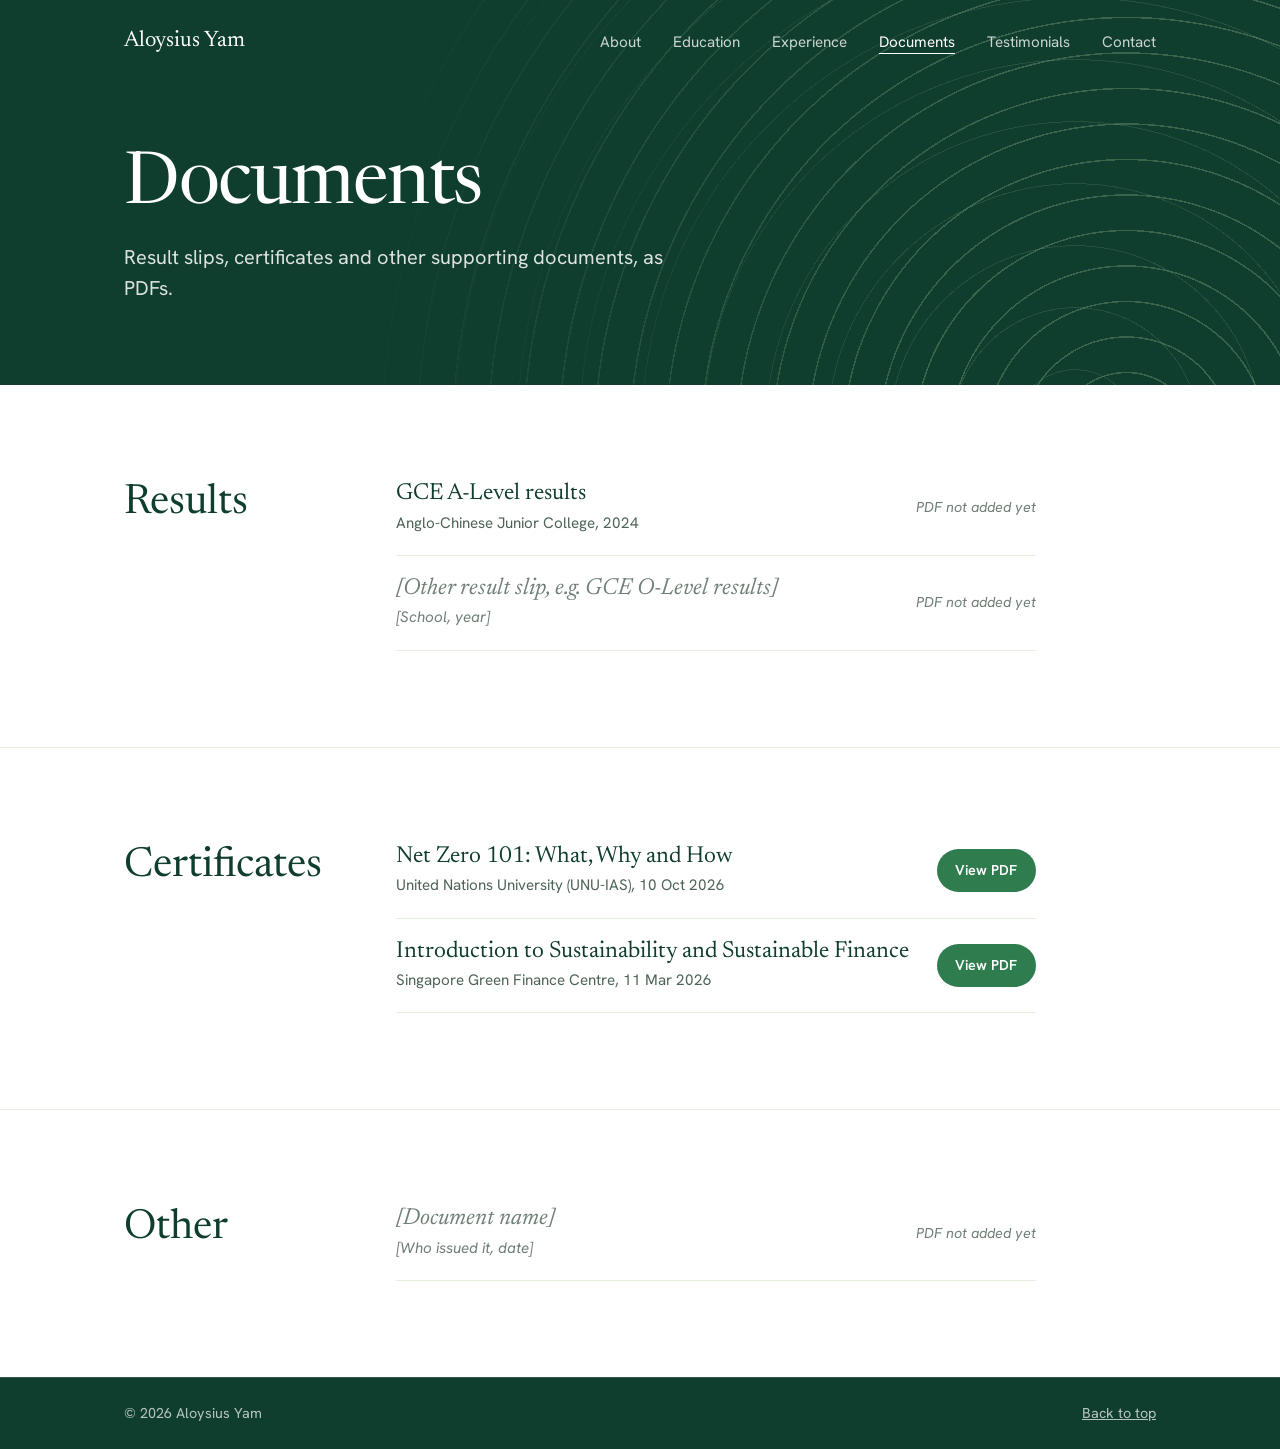
==== documents.html @ daba6cef "Add Documents and Testimonials pages with certificate PDFs Co-Authored-By: Claude Opus 5.5 <noreply@" ====
<!DOCTYPE html>
<html lang="en">
<head>
  <meta charset="UTF-8">
  <meta name="viewport" content="width=device-width, initial-scale=1.0">
  <title>Documents | Aloysius Yam</title>
  <meta name="description" content="Result slips, certificates and other documents from Aloysius Yam.">
  <link rel="preconnect" href="https://fonts.googleapis.com">
  <link rel="preconnect" href="https://fonts.gstatic.com" crossorigin>
  <link href="https://fonts.googleapis.com/css2?family=Hanken+Grotesk:wght@400;500;600&family=Newsreader:ital,opsz,wght@0,6..72,400;0,6..72,500;1,6..72,400&display=swap" rel="stylesheet">
  <link rel="stylesheet" href="style.css">
</head>
<body>

  <!-- HEADER: smaller version of the home page's green block -->
  <header class="hero hero-small" id="top">
    <nav class="nav wrap" aria-label="Main">
      <a href="index.html" class="logo">Aloysius Yam</a>
      <div class="nav-links">
        <a href="index.html#about">About</a>
        <a href="index.html#education">Education</a>
        <a href="index.html#experience">Experience</a>
        <a href="documents.html" aria-current="page">Documents</a>
        <a href="testimonials.html">Testimonials</a>
        <a href="index.html#contact">Contact</a>
      </div>
    </nav>

    <div class="hero-body wrap">
      <h1>Documents</h1>
      <p class="lead">Result slips, certificates and other supporting documents, as PDFs.</p>
    </div>
  </header>

  <main>
    <!--
      HOW TO ADD A PDF
      1. Put the PDF in the "docs" folder. Use a short name with no spaces,
         e.g. docs/a-level-results.pdf
      2. Find the matching entry below. Replace the grey
         <span class="doc-missing">PDF not added yet</span>
         with:
         <a href="docs/a-level-results.pdf" class="btn btn-green btn-small" target="_blank" rel="noopener">View PDF</a>
      3. To add a new entry, copy a whole <li> ... </li> block and change the text.

      BEFORE UPLOADING: result slips and school documents often show your
      NRIC number. Black it out first, because everything here is public.
    -->

    <!-- RESULT SLIPS -->
    <section id="results" class="section">
      <div class="wrap split">
        <h2>Results</h2>
        <ul class="section-body doc-list">
          <li>
            <div>
              <h3>GCE A-Level results</h3>
              <p>Anglo-Chinese Junior College, 2024</p>
            </div>
            <span class="doc-missing">PDF not added yet</span>
          </li>
          <li>
            <div>
              <h3 class="placeholder">[Other result slip, e.g. GCE O-Level results]</h3>
              <p class="placeholder">[School, year]</p>
            </div>
            <span class="doc-missing">PDF not added yet</span>
          </li>
        </ul>
      </div>
    </section>

    <!-- CERTIFICATES -->
    <section id="certificates" class="section">
      <div class="wrap split">
        <h2>Certificates</h2>
        <ul class="section-body doc-list">
          <li>
            <div>
              <h3>Net Zero 101: What, Why and How</h3>
              <p>United Nations University (UNU-IAS), 10 Oct 2026</p>
            </div>
            <a href="docs/net-zero-101-certificate.pdf" class="btn btn-green btn-small" target="_blank" rel="noopener">View PDF</a>
          </li>
          <li>
            <div>
              <h3>Introduction to Sustainability and Sustainable Finance</h3>
              <p>Singapore Green Finance Centre, 11 Mar 2026</p>
            </div>
            <a href="docs/sustainable-finance-certificate.pdf" class="btn btn-green btn-small" target="_blank" rel="noopener">View PDF</a>
          </li>
        </ul>
      </div>
    </section>

    <!-- OTHER DOCUMENTS -->
    <section id="other" class="section">
      <div class="wrap split">
        <h2>Other</h2>
        <ul class="section-body doc-list">
          <li>
            <div>
              <h3 class="placeholder">[Document name]</h3>
              <p class="placeholder">[Who issued it, date]</p>
            </div>
            <span class="doc-missing">PDF not added yet</span>
          </li>
        </ul>
      </div>
    </section>
  </main>

  <footer class="footer">
    <div class="wrap">
      <p>&copy; 2026 Aloysius Yam</p>
      <a href="#top">Back to top</a>
    </div>
  </footer>

</body>
</html>
---- style.css ----
/* =========================================================
   Growth rings: a green-and-white theme based on tree rings
   Change the colours here to restyle the whole site.
   ========================================================= */
:root {
  --canopy: #0f3d2e;   /* deep green: hero, contact, footer */
  --fern: #2f7d4f;     /* mid green: links, dots, accents */
  --lichen: #a8c99a;   /* pale green: ring lines on dark green */
  --moss: #e4efe1;     /* light tint: dividers, timeline line */
  --paper: #ffffff;    /* white background */
  --ink: #15241c;      /* main text */
  --muted: #4d6355;    /* secondary text */

  --serif: "Newsreader", Georgia, "Times New Roman", serif;
  --sans: "Hanken Grotesk", -apple-system, BlinkMacSystemFont, "Segoe UI", Arial, sans-serif;

  --wrap: 1080px;
}

*,
*::before,
*::after {
  box-sizing: border-box;
  margin: 0;
  padding: 0;
}

html {
  scroll-behavior: smooth;
}

body {
  font-family: var(--sans);
  font-size: 1.0625rem;
  line-height: 1.6;
  color: var(--ink);
  background: var(--paper);
  -webkit-font-smoothing: antialiased;
}

a {
  color: var(--fern);
}

/* Keyboard focus outline */
a:focus-visible {
  outline: 3px solid var(--lichen);
  outline-offset: 3px;
  border-radius: 4px;
}

.wrap {
  max-width: var(--wrap);
  margin: 0 auto;
  padding: 0 1.5rem;
}

h1,
h2,
h3 {
  font-family: var(--serif);
  font-weight: 400;
  line-height: 1.1;
}

/* ---------- Hero ---------- */
.hero {
  position: relative;
  overflow: hidden;
  color: var(--paper);
  background-color: var(--canopy);
  /* Two overlapping sets of rings, slightly off-centre, so the lines
     look like tree rings rather than a perfect target */
  background-image:
    repeating-radial-gradient(circle at 88% 115%,
      transparent 0 34px, rgba(168, 201, 154, 0.28) 34px 35.5px),
    repeating-radial-gradient(circle at 84% 112%,
      transparent 0 61px, rgba(168, 201, 154, 0.14) 61px 62px);
}

/* Fade the rings out toward the text side so the headline stays clear */
.hero::before {
  content: "";
  position: absolute;
  inset: 0;
  background: linear-gradient(100deg, var(--canopy) 30%, rgba(15, 61, 46, 0) 75%);
  pointer-events: none;
}

.hero > * {
  position: relative;
}

.nav {
  display: flex;
  justify-content: space-between;
  align-items: center;
  padding-top: 1.5rem;
  padding-bottom: 1.5rem;
}

.logo {
  font-family: var(--serif);
  font-size: 1.4rem;
  color: var(--paper);
  text-decoration: none;
}

.nav-links a {
  margin-left: 1.75rem;
  color: rgba(255, 255, 255, 0.78);
  text-decoration: none;
  font-size: 0.95rem;
}

.nav-links a:hover {
  color: var(--paper);
}

.hero-body {
  display: grid;
  grid-template-columns: 1fr 18rem;
  gap: 3rem;
  align-items: center;
  padding-top: clamp(4rem, 10vh, 7rem);
  padding-bottom: clamp(5rem, 14vh, 9rem);
}

.hero h1 {
  font-size: clamp(3rem, 8vw, 6rem);
  letter-spacing: -0.02em;
  max-width: 11ch;
  margin-bottom: 1.75rem;
}

/* Photo frame on the right of the hero */
.hero-photo img,
.photo-placeholder {
  display: block;
  width: 100%;
  aspect-ratio: 4 / 5;
  object-fit: cover;
  border-radius: 12px;
  border: 1.5px solid rgba(168, 201, 154, 0.6);
}

/* Show the upper part of the photo, where the face is */
.hero-photo img {
  object-position: center 20%;
}

.photo-placeholder {
  display: flex;
  align-items: center;
  justify-content: center;
  text-align: center;
  font-style: italic;
  color: rgba(255, 255, 255, 0.7);
  background: rgba(255, 255, 255, 0.08);
}

.lead {
  max-width: 34rem;
  font-size: 1.25rem;
  line-height: 1.55;
  color: rgba(255, 255, 255, 0.86);
  margin-bottom: 2.5rem;
}

/* The one animation: the hero text rises in once on page load */
.hero-body > * {
  animation: rise 0.9s cubic-bezier(0.2, 0.7, 0.2, 1) both;
}

.hero-body > :nth-child(2) {
  animation-delay: 0.12s;
}

.hero-body > :nth-child(3) {
  animation-delay: 0.24s;
}

@keyframes rise {
  from {
    opacity: 0;
    transform: translateY(18px);
  }
}

/* ---------- Buttons ---------- */
.btn {
  display: inline-block;
  padding: 0.8rem 1.6rem;
  font-weight: 600;
  font-size: 1rem;
  text-decoration: none;
  border-radius: 999px;
  border: 1.5px solid transparent;
  transition: background-color 0.2s, color 0.2s;
}

.btn-light {
  color: var(--canopy);
  background: var(--paper);
}

.btn-light:hover {
  background: var(--moss);
}

.btn-ghost {
  color: var(--paper);
  border-color: rgba(255, 255, 255, 0.5);
}

.btn-ghost:hover {
  background: rgba(255, 255, 255, 0.1);
}

/* ---------- Sections (About, Interests, Experience) ---------- */
.section {
  padding: 6rem 0;
}

.section + .section {
  border-top: 1px solid var(--moss);
}

/* Heading on the left, content on the right */
.split {
  display: grid;
  grid-template-columns: 14rem 1fr;
  gap: 3rem;
}

.split > h2 {
  font-size: 2.6rem;
  color: var(--canopy);
  align-self: start;
  position: sticky;
  top: 2rem;
}

.section-body {
  max-width: 40rem;
}

.section-body > p + p {
  margin-top: 1.1rem;
}

.section-body p {
  color: var(--muted);
}

.section-body .intro {
  font-family: var(--serif);
  font-size: 1.55rem;
  line-height: 1.45;
  color: var(--ink);
  margin-bottom: 0.4rem;
}

/* About: quick facts */
.facts {
  display: grid;
  grid-template-columns: repeat(3, 1fr);
  gap: 1.5rem;
  margin-top: 2.75rem;
  padding-top: 1.75rem;
  border-top: 1px solid var(--moss);
}

.facts dt {
  font-size: 0.9rem;
  color: var(--muted);
}

.facts dd {
  font-weight: 600;
  line-height: 1.35;
}

/* Interests: term on top, description below */
.interests {
  display: grid;
  grid-template-columns: 1fr 1fr;
  gap: 2.5rem 3rem;
}

.interests dt {
  font-family: var(--serif);
  font-size: 1.6rem;
  line-height: 1.2;
  color: var(--canopy);
  margin-bottom: 0.5rem;
}

.interests dd {
  color: var(--muted);
}

/* Experience: vertical line with ring-shaped dots */
.timeline {
  list-style: none;
  border-left: 2px solid var(--moss);
  padding-left: 2.25rem;
}

.job {
  position: relative;
}

.job + .job {
  margin-top: 3.25rem;
}

.job::before {
  content: "";
  position: absolute;
  left: calc(-2.25rem - 9px);
  top: 0.2rem;
  width: 12px;
  height: 12px;
  border-radius: 50%;
  background: var(--paper);
  border: 2px solid var(--fern);
  box-shadow: 0 0 0 4px var(--paper), 0 0 0 5.5px var(--lichen);
}

.job h3 {
  font-size: 1.65rem;
  color: var(--canopy);
  margin: 0.3rem 0 0.35rem;
}

.job .org {
  font-weight: 500;
  color: var(--fern);
  margin-bottom: 0.9rem;
}

.job ul {
  padding-left: 1.1rem;
  color: var(--muted);
}

.job ul li + li {
  margin-top: 0.3rem;
}

/* Placeholder text: grey italics so it's easy to find and replace.
   Remove class="placeholder" once you've filled something in. */
.placeholder,
.section-body .placeholder {
  font-style: italic;
  color: #6f7f75;
}

.date {
  font-size: 0.92rem;
}

/* ---------- Testimonials ---------- */
.quotes blockquote + blockquote {
  margin-top: 2.5rem;
}

.quotes blockquote p {
  font-family: var(--serif);
  font-size: 1.4rem;
  line-height: 1.45;
  padding-left: 1.25rem;
  border-left: 3px solid var(--lichen);
}

.quotes blockquote footer {
  margin: 0.75rem 0 0 1.25rem;
  font-size: 0.95rem;
}

/* ---------- Contact ---------- */
.contact {
  padding: 7rem 0;
  color: var(--paper);
  background-color: var(--canopy);
  /* Rings echo the hero, this time from the top-left corner */
  background-image:
    repeating-radial-gradient(circle at -5% -20%,
      transparent 0 34px, rgba(168, 201, 154, 0.16) 34px 35.5px);
}

.contact h2 {
  font-size: clamp(2.8rem, 7vw, 5rem);
  margin-bottom: 1rem;
}

.contact p {
  max-width: 32rem;
  font-size: 1.2rem;
  color: rgba(255, 255, 255, 0.86);
  margin-bottom: 2.25rem;
}

.contact-links {
  display: flex;
  flex-wrap: wrap;
  gap: 0.9rem;
}

/* ---------- Footer ---------- */
.footer {
  padding: 1.5rem 0;
  font-size: 0.9rem;
  color: rgba(255, 255, 255, 0.7);
  background: var(--canopy);
  border-top: 1px solid rgba(168, 201, 154, 0.2);
}

.footer .wrap {
  display: flex;
  justify-content: space-between;
}

.footer a {
  color: rgba(255, 255, 255, 0.7);
}

/* ---------- Phones and small screens ---------- */
@media (max-width: 760px) {
  .nav-links a {
    margin-left: 1rem;
    font-size: 0.9rem;
  }

  .nav {
    flex-wrap: wrap;
    gap: 0.5rem;
  }

  .nav-links a:first-child {
    margin-left: 0;
  }

  .section {
    padding: 4rem 0;
  }

  .split {
    grid-template-columns: 1fr;
    gap: 1.5rem;
  }

  .split > h2 {
    position: static;
  }

  .hero-body {
    grid-template-columns: 1fr;
  }

  .hero-photo {
    max-width: 14rem;
  }

  .facts,
  .interests {
    grid-template-columns: 1fr;
  }

  .interests {
    gap: 1.75rem;
  }
}

/* Turn off motion for people who prefer less of it */
@media (prefers-reduced-motion: reduce) {
  html {
    scroll-behavior: auto;
  }

  .hero-body > * {
    animation: none;
  }
}

/* =========================================================
   Extra pages: Documents and Testimonials
   ========================================================= */

/* Smaller green header used at the top of the extra pages */
.hero-small .hero-body {
  display: block;
  padding-top: clamp(2.5rem, 7vh, 4.5rem);
  padding-bottom: clamp(3rem, 9vh, 5.5rem);
}

.hero-small h1 {
  font-size: clamp(2.6rem, 6vw, 4.5rem);
  max-width: none;
  margin-bottom: 1rem;
}

.hero-small .lead {
  margin-bottom: 0;
}

/* Underline the menu link for the page you're on */
.nav-links a[aria-current="page"] {
  color: var(--paper);
  text-decoration: underline;
  text-underline-offset: 6px;
}

/* A list of documents: title and details on the left, button on the right */
.doc-list {
  list-style: none;
}

.doc-list li {
  display: flex;
  justify-content: space-between;
  align-items: center;
  gap: 1.5rem;
  padding: 1.25rem 0;
  border-bottom: 1px solid var(--moss);
}

.doc-list li:first-child {
  padding-top: 0;
}

.doc-list h3 {
  font-size: 1.45rem;
  color: var(--canopy);
  margin-bottom: 0.25rem;
}

.doc-list p {
  font-size: 0.95rem;
}

/* Small green button, for use on white backgrounds */
.btn-green {
  color: var(--paper);
  background: var(--fern);
}

.btn-green:hover {
  background: var(--canopy);
}

.btn-small {
  padding: 0.55rem 1.1rem;
  font-size: 0.9rem;
  white-space: nowrap;
}

/* Grey "PDF not added yet" label in place of a button */
.doc-missing {
  font-size: 0.9rem;
  font-style: italic;
  color: #6f7f75;
  white-space: nowrap;
}

/* Link under a certificate on the home page */
.doc-link {
  font-size: 0.95rem;
  font-weight: 500;
}

@media (max-width: 760px) {
  .doc-list li {
    flex-direction: column;
    align-items: flex-start;
    gap: 0.75rem;
  }
}

/* "See all documents" link under the home page certificates */
.section-more {
  margin-top: 2.25rem;
  font-weight: 600;
}
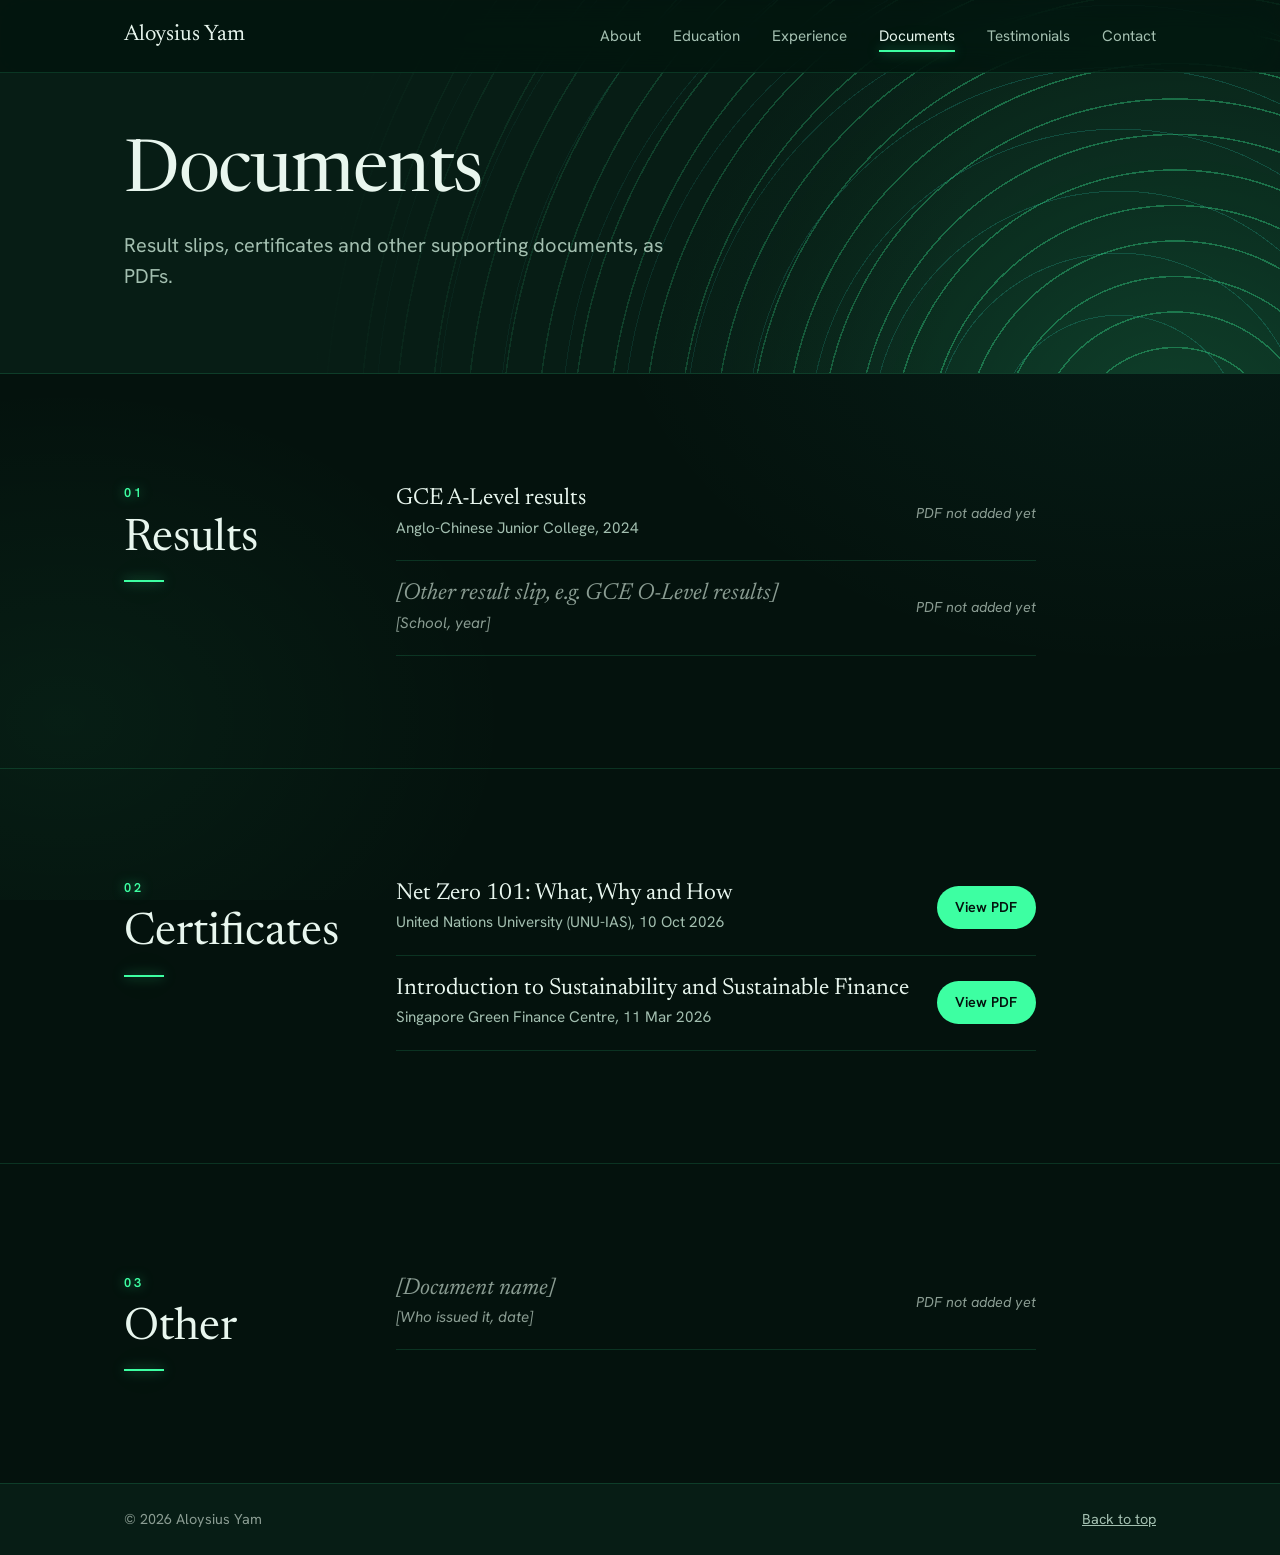
==== commit 9341f2c0: "Redesign site with neon bioluminescent theme and scroll animations Dark forest colours with neon glo" ====
--- a/documents.html
+++ b/documents.html
@@ -12,19 +12,25 @@
 </head>
 <body>
 
+  <!-- Glowing bar along the top that fills as you scroll -->
+  <div class="progress" aria-hidden="true"></div>
+
   <!-- HEADER: smaller version of the home page's green block -->
   <header class="hero hero-small" id="top">
-    <nav class="nav wrap" aria-label="Main">
-      <a href="index.html" class="logo">Aloysius Yam</a>
-      <div class="nav-links">
-        <a href="index.html#about">About</a>
-        <a href="index.html#education">Education</a>
-        <a href="index.html#experience">Experience</a>
-        <a href="documents.html" aria-current="page">Documents</a>
-        <a href="testimonials.html">Testimonials</a>
-        <a href="index.html#contact">Contact</a>
-      </div>
-    </nav>
+    <!-- MENU: stays fixed at the top of the screen -->
+    <div class="topbar">
+      <nav class="nav wrap" aria-label="Main">
+        <a href="index.html" class="logo">Aloysius Yam</a>
+        <div class="nav-links">
+          <a href="index.html#about">About</a>
+          <a href="index.html#education">Education</a>
+          <a href="index.html#experience">Experience</a>
+          <a href="documents.html" aria-current="page">Documents</a>
+          <a href="testimonials.html">Testimonials</a>
+          <a href="index.html#contact">Contact</a>
+        </div>
+      </nav>
+    </div>
 
     <div class="hero-body wrap">
       <h1>Documents</h1>
@@ -117,5 +123,8 @@
     </div>
   </footer>
 
+  <!-- Small extras: counting numbers, glow that follows the mouse, magnetic buttons -->
+  <script src="script.js" defer></script>
+
 </body>
 </html>
--- a/style.css
+++ b/style.css
@@ -1,20 +1,33 @@
 /* =========================================================
-   Growth rings: a green-and-white theme based on tree rings
+   Bioluminescent forest: a dark-green theme with neon glows,
+   like fireflies and glowing moss at night.
    Change the colours here to restyle the whole site.
    ========================================================= */
 :root {
-  --canopy: #0f3d2e;   /* deep green: hero, contact, footer */
-  --fern: #2f7d4f;     /* mid green: links, dots, accents */
-  --lichen: #a8c99a;   /* pale green: ring lines on dark green */
-  --moss: #e4efe1;     /* light tint: dividers, timeline line */
-  --paper: #ffffff;    /* white background */
-  --ink: #15241c;      /* main text */
-  --muted: #4d6355;    /* secondary text */
+  /* Night-forest base colours */
+  --night: #04120d;    /* page background (almost black, green tint) */
+  --forest: #071d15;   /* hero, contact, footer */
+  --canopy: #0c2a1f;   /* cards and raised boxes */
+
+  /* Neon glows */
+  --neon: #3dffa2;     /* main neon green: links, dots, buttons */
+  --teal: #2fe6d2;     /* second glow colour, used in gradients */
+  --lime: #c6ff6b;     /* small highlights */
+
+  /* Text */
+  --ink: #e8f6ee;      /* main text (soft white) */
+  --muted: #a3bfb0;    /* secondary text */
+  --faint: #8a9c92;    /* placeholders and "not added yet" labels */
+
+  /* Thin lines and the glow effect */
+  --line: rgba(61, 255, 162, 0.14);
+  --glow: 0 0 12px rgba(61, 255, 162, 0.55), 0 0 32px rgba(61, 255, 162, 0.22);
 
   --serif: "Newsreader", Georgia, "Times New Roman", serif;
   --sans: "Hanken Grotesk", -apple-system, BlinkMacSystemFont, "Segoe UI", Arial, sans-serif;
 
   --wrap: 1080px;
+  --bar: 4.5rem;       /* height of the fixed menu bar at the top */
 }
 
 *,
@@ -27,6 +40,8 @@
 
 html {
   scroll-behavior: smooth;
+  /* Stop the fixed menu covering headings when you click a menu link */
+  scroll-padding-top: calc(var(--bar) + 1rem);
 }
 
 body {
@@ -34,17 +49,27 @@
   font-size: 1.0625rem;
   line-height: 1.6;
   color: var(--ink);
-  background: var(--paper);
+  background-color: var(--night);
+  /* Two faint glows that stay in place while the page scrolls */
+  background-image:
+    radial-gradient(50rem 36rem at 90% 30%, rgba(47, 230, 210, 0.05), transparent 70%),
+    radial-gradient(40rem 30rem at 5% 80%, rgba(61, 255, 162, 0.05), transparent 70%);
+  background-attachment: fixed;
   -webkit-font-smoothing: antialiased;
 }
 
+::selection {
+  color: var(--night);
+  background: var(--neon);
+}
+
 a {
-  color: var(--fern);
+  color: var(--neon);
 }
 
 /* Keyboard focus outline */
 a:focus-visible {
-  outline: 3px solid var(--lichen);
+  outline: 2px solid var(--neon);
   outline-offset: 3px;
   border-radius: 4px;
 }
@@ -63,58 +88,121 @@
   line-height: 1.1;
 }
 
-/* ---------- Hero ---------- */
-.hero {
-  position: relative;
-  overflow: hidden;
-  color: var(--paper);
-  background-color: var(--canopy);
-  /* Two overlapping sets of rings, slightly off-centre, so the lines
-     look like tree rings rather than a perfect target */
-  background-image:
-    repeating-radial-gradient(circle at 88% 115%,
-      transparent 0 34px, rgba(168, 201, 154, 0.28) 34px 35.5px),
-    repeating-radial-gradient(circle at 84% 112%,
-      transparent 0 61px, rgba(168, 201, 154, 0.14) 61px 62px);
-}
-
-/* Fade the rings out toward the text side so the headline stays clear */
-.hero::before {
-  content: "";
-  position: absolute;
-  inset: 0;
-  background: linear-gradient(100deg, var(--canopy) 30%, rgba(15, 61, 46, 0) 75%);
+/* ---------- (A) Scroll progress bar ---------- */
+/* The thin glowing line along the very top that fills as you scroll */
+.progress {
+  position: fixed;
+  top: 0;
+  left: 0;
+  right: 0;
+  z-index: 100;
+  height: 3px;
+  background: linear-gradient(90deg, var(--teal), var(--neon), var(--lime));
+  box-shadow: var(--glow);
+  transform-origin: 0 50%;
+  transform: scaleX(var(--progress, 0)); /* script.js sets this in older browsers */
   pointer-events: none;
 }
 
-.hero > * {
-  position: relative;
+/* ---------- (G) Frosted menu bar that stays at the top ---------- */
+.topbar {
+  position: fixed;
+  top: 0;
+  left: 0;
+  right: 0;
+  z-index: 50;
+  background-color: rgba(4, 18, 13, 0.72);
+  -webkit-backdrop-filter: blur(14px) saturate(140%);
+  backdrop-filter: blur(14px) saturate(140%);
+  border-bottom: 1px solid var(--line);
 }
 
 .nav {
   display: flex;
   justify-content: space-between;
   align-items: center;
-  padding-top: 1.5rem;
-  padding-bottom: 1.5rem;
+  min-height: var(--bar);
 }
 
 .logo {
   font-family: var(--serif);
   font-size: 1.4rem;
-  color: var(--paper);
+  color: var(--ink);
   text-decoration: none;
 }
 
 .nav-links a {
+  position: relative;
   margin-left: 1.75rem;
-  color: rgba(255, 255, 255, 0.78);
+  color: var(--muted);
   text-decoration: none;
   font-size: 0.95rem;
-}
-
-.nav-links a:hover {
-  color: var(--paper);
+  transition: color 0.2s;
+}
+
+/* Neon underline that grows under a menu link on hover */
+.nav-links a::after {
+  content: "";
+  position: absolute;
+  left: 0;
+  right: 0;
+  bottom: -6px;
+  height: 2px;
+  background: var(--neon);
+  box-shadow: var(--glow);
+  transform: scaleX(0);
+  transition: transform 0.25s;
+}
+
+.nav-links a:hover,
+.nav-links a[aria-current="page"] {
+  color: var(--ink);
+}
+
+.nav-links a:hover::after,
+.nav-links a[aria-current="page"]::after {
+  transform: scaleX(1);
+}
+
+/* ---------- Hero (the big top section) ---------- */
+.hero {
+  position: relative;
+  overflow: hidden;
+  color: var(--ink);
+  background-color: var(--forest);
+  border-bottom: 1px solid var(--line);
+  /* Names this section's scroll position so the rings and text can react to it */
+  view-timeline: --hero block;
+  view-timeline-inset: 0; /* measure from the true top of the screen */
+}
+
+/* (D) Neon tree rings: two overlapping sets, slightly off-centre */
+.hero::before {
+  content: "";
+  position: absolute;
+  inset: -15% -5%;
+  background-image:
+    radial-gradient(circle at 88% 105%, rgba(61, 255, 162, 0.16), transparent 40%),
+    repeating-radial-gradient(circle at 88% 105%,
+      transparent 0 34px, rgba(61, 255, 162, 0.32) 34px 35.5px),
+    repeating-radial-gradient(circle at 84% 102%,
+      transparent 0 61px, rgba(47, 230, 210, 0.18) 61px 62px);
+  pointer-events: none;
+}
+
+/* Fade the rings out toward the text side so the headline stays clear */
+.hero::after {
+  content: "";
+  position: absolute;
+  inset: 0;
+  background: linear-gradient(100deg, var(--forest) 28%, rgba(7, 29, 21, 0) 75%);
+  pointer-events: none;
+}
+
+/* Put the hero content above the rings */
+.hero > :not(.topbar) {
+  position: relative;
+  z-index: 1;
 }
 
 .hero-body {
@@ -122,7 +210,7 @@
   grid-template-columns: 1fr 18rem;
   gap: 3rem;
   align-items: center;
-  padding-top: clamp(4rem, 10vh, 7rem);
+  padding-top: calc(var(--bar) + clamp(4rem, 10vh, 7rem));
   padding-bottom: clamp(5rem, 14vh, 9rem);
 }
 
@@ -133,7 +221,30 @@
   margin-bottom: 1.75rem;
 }
 
-/* Photo frame on the right of the hero */
+/* Your name in the headline, in a glowing green-to-teal gradient */
+.glow-text {
+  background: linear-gradient(100deg, var(--neon), var(--teal) 60%, var(--lime));
+  -webkit-background-clip: text;
+  background-clip: text;
+  color: transparent;
+  filter: drop-shadow(0 0 18px rgba(61, 255, 162, 0.35));
+}
+
+/* Photo with a glowing border that slowly travels around it */
+@property --angle {
+  syntax: "<angle>";
+  initial-value: 0deg;
+  inherits: false;
+}
+
+.hero-photo {
+  padding: 2px;
+  border-radius: 14px;
+  background: conic-gradient(from var(--angle),
+    var(--neon), transparent 25%, var(--teal) 50%, transparent 75%, var(--neon));
+  box-shadow: 0 0 40px -6px rgba(61, 255, 162, 0.45);
+}
+
 .hero-photo img,
 .photo-placeholder {
   display: block;
@@ -141,7 +252,6 @@
   aspect-ratio: 4 / 5;
   object-fit: cover;
   border-radius: 12px;
-  border: 1.5px solid rgba(168, 201, 154, 0.6);
 }
 
 /* Show the upper part of the photo, where the face is */
@@ -155,19 +265,19 @@
   justify-content: center;
   text-align: center;
   font-style: italic;
-  color: rgba(255, 255, 255, 0.7);
-  background: rgba(255, 255, 255, 0.08);
+  color: var(--faint);
+  background: var(--canopy);
 }
 
 .lead {
   max-width: 34rem;
   font-size: 1.25rem;
   line-height: 1.55;
-  color: rgba(255, 255, 255, 0.86);
+  color: var(--muted);
   margin-bottom: 2.5rem;
 }
 
-/* The one animation: the hero text rises in once on page load */
+/* The hero text rises in once when the page loads */
 .hero-body > * {
   animation: rise 0.9s cubic-bezier(0.2, 0.7, 0.2, 1) both;
 }
@@ -196,34 +306,127 @@
   text-decoration: none;
   border-radius: 999px;
   border: 1.5px solid transparent;
-  transition: background-color 0.2s, color 0.2s;
-}
-
-.btn-light {
-  color: var(--canopy);
-  background: var(--paper);
-}
-
-.btn-light:hover {
-  background: var(--moss);
-}
-
+  /* script.js nudges buttons toward the mouse (the "magnetic" effect) */
+  transition: background-color 0.2s, color 0.2s, box-shadow 0.25s, translate 0.25s ease-out;
+}
+
+/* Solid neon button */
+.btn-light,
+.btn-green {
+  color: var(--night);
+  background: var(--neon);
+}
+
+.btn-light:hover,
+.btn-green:hover {
+  background: var(--lime);
+  box-shadow: var(--glow);
+}
+
+/* Outline button */
 .btn-ghost {
-  color: var(--paper);
-  border-color: rgba(255, 255, 255, 0.5);
+  color: var(--ink);
+  border-color: rgba(61, 255, 162, 0.5);
 }
 
 .btn-ghost:hover {
-  background: rgba(255, 255, 255, 0.1);
-}
-
-/* ---------- Sections (About, Interests, Experience) ---------- */
+  border-color: var(--neon);
+  background: rgba(61, 255, 162, 0.08);
+  box-shadow: var(--glow);
+}
+
+/* ---------- (F) Scrolling ticker under the hero ---------- */
+.ticker {
+  overflow: hidden;
+  padding: 1.1rem 0;
+  border-bottom: 1px solid var(--line);
+  /* Fade the words in and out at the left and right edges */
+  -webkit-mask-image: linear-gradient(90deg, transparent, #000 12%, #000 88%, transparent);
+  mask-image: linear-gradient(90deg, transparent, #000 12%, #000 88%, transparent);
+}
+
+.ticker-track {
+  display: flex;
+  width: max-content;
+  animation: ticker 45s linear infinite;
+}
+
+.ticker:hover .ticker-track {
+  animation-play-state: paused;
+}
+
+.ticker span {
+  font-family: var(--serif);
+  font-size: 1.35rem;
+  white-space: nowrap;
+  color: var(--muted);
+}
+
+/* Small glowing star between each topic */
+.ticker span::after {
+  content: "\2726";
+  margin: 0 1.75rem;
+  font-size: 0.8rem;
+  vertical-align: middle;
+  color: var(--neon);
+  text-shadow: var(--glow);
+}
+
+/* The words are written twice, so moving by half loops seamlessly */
+@keyframes ticker {
+  to {
+    transform: translateX(-50%);
+  }
+}
+
+/* ---------- (H) Numbers that count up ---------- */
+.stats-band {
+  padding: 4rem 0 1rem;
+}
+
+.stats {
+  list-style: none;
+  display: grid;
+  grid-template-columns: repeat(4, 1fr);
+  gap: 1.5rem;
+}
+
+.stats li {
+  padding: 1.5rem 1.25rem;
+  border: 1px solid var(--line);
+  border-radius: 16px;
+  background: rgba(12, 42, 31, 0.5);
+}
+
+.stat-num {
+  display: block;
+  font-family: var(--serif);
+  font-size: clamp(2.6rem, 5vw, 3.6rem);
+  line-height: 1;
+  color: var(--neon);
+  text-shadow: var(--glow);
+  margin-bottom: 0.6rem;
+  font-variant-numeric: tabular-nums;
+}
+
+.stat-label {
+  display: block;
+  font-size: 0.95rem;
+  line-height: 1.4;
+  color: var(--muted);
+}
+
+/* ---------- Sections (About, Interests, Experience...) ---------- */
+main {
+  counter-reset: section;
+}
+
 .section {
-  padding: 6rem 0;
+  padding: 7rem 0;
 }
 
 .section + .section {
-  border-top: 1px solid var(--moss);
+  border-top: 1px solid var(--line);
 }
 
 /* Heading on the left, content on the right */
@@ -234,11 +437,36 @@
 }
 
 .split > h2 {
-  font-size: 2.6rem;
-  color: var(--canopy);
+  font-size: 2.8rem;
+  color: var(--ink);
   align-self: start;
   position: sticky;
-  top: 2rem;
+  top: calc(var(--bar) + 2rem);
+}
+
+/* Small glowing number above each heading: 01, 02, 03... */
+.split > h2::before {
+  counter-increment: section;
+  content: counter(section, decimal-leading-zero);
+  display: block;
+  margin-bottom: 0.9rem;
+  font-family: var(--sans);
+  font-size: 0.8rem;
+  font-weight: 600;
+  letter-spacing: 0.2em;
+  color: var(--neon);
+  text-shadow: var(--glow);
+}
+
+/* Short glowing bar under each heading */
+.split > h2::after {
+  content: "";
+  display: block;
+  width: 2.5rem;
+  height: 2px;
+  margin-top: 1rem;
+  background: var(--neon);
+  box-shadow: var(--glow);
 }
 
 .section-body {
@@ -268,12 +496,13 @@
   gap: 1.5rem;
   margin-top: 2.75rem;
   padding-top: 1.75rem;
-  border-top: 1px solid var(--moss);
+  border-top: 1px solid var(--line);
 }
 
 .facts dt {
-  font-size: 0.9rem;
-  color: var(--muted);
+  font-size: 0.85rem;
+  letter-spacing: 0.04em;
+  color: var(--neon);
 }
 
 .facts dd {
@@ -281,62 +510,120 @@
   line-height: 1.35;
 }
 
-/* Interests: term on top, description below */
+/* ---------- (E) Interest cards with a glow that follows the mouse ---------- */
 .interests {
   display: grid;
   grid-template-columns: 1fr 1fr;
-  gap: 2.5rem 3rem;
+  gap: 1.25rem;
+}
+
+.interests > div {
+  position: relative;
+  overflow: hidden;
+  padding: 1.75rem;
+  border: 1px solid var(--line);
+  border-radius: 16px;
+  background: linear-gradient(160deg, rgba(12, 42, 31, 0.9), rgba(7, 29, 21, 0.5));
+  transition: border-color 0.3s, box-shadow 0.3s, translate 0.3s;
+}
+
+/* The soft spotlight. script.js moves it to where the mouse is (--x, --y) */
+.interests > div::before {
+  content: "";
+  position: absolute;
+  inset: 0;
+  background: radial-gradient(260px circle at var(--x, 50%) var(--y, 0%),
+    rgba(61, 255, 162, 0.16), transparent 65%);
+  opacity: 0;
+  transition: opacity 0.3s;
+  pointer-events: none;
+}
+
+.interests > div:hover {
+  translate: 0 -4px;
+  border-color: rgba(61, 255, 162, 0.55);
+  box-shadow: 0 14px 40px -14px rgba(61, 255, 162, 0.45);
+}
+
+.interests > div:hover::before {
+  opacity: 1;
 }
 
 .interests dt {
+  position: relative;
   font-family: var(--serif);
-  font-size: 1.6rem;
+  font-size: 1.55rem;
   line-height: 1.2;
-  color: var(--canopy);
+  color: var(--ink);
   margin-bottom: 0.5rem;
 }
 
 .interests dd {
+  position: relative;
   color: var(--muted);
 }
 
-/* Experience: vertical line with ring-shaped dots */
+/* ---------- (C) Timeline: line draws itself, dots light up ---------- */
 .timeline {
+  position: relative;
   list-style: none;
-  border-left: 2px solid var(--moss);
   padding-left: 2.25rem;
+  view-timeline: --line block;
+}
+
+/* Dim track */
+.timeline::before,
+.timeline::after {
+  content: "";
+  position: absolute;
+  left: 0;
+  top: 0.4rem;
+  bottom: 0;
+  width: 2px;
+  background: var(--line);
+}
+
+/* Glowing line drawn on top of the track */
+.timeline::after {
+  background: linear-gradient(var(--teal), var(--neon));
+  box-shadow: var(--glow);
+  transform-origin: top;
 }
 
 .job {
   position: relative;
+  view-timeline: --job block;
+  view-timeline-inset: 0% 35%;
 }
 
 .job + .job {
   margin-top: 3.25rem;
 }
 
+/* The dot on the line for each entry */
 .job::before {
   content: "";
   position: absolute;
-  left: calc(-2.25rem - 9px);
-  top: 0.2rem;
-  width: 12px;
-  height: 12px;
+  left: calc(-2.25rem - 6px);
+  top: 0.25rem;
+  z-index: 1;
+  width: 14px;
+  height: 14px;
   border-radius: 50%;
-  background: var(--paper);
-  border: 2px solid var(--fern);
-  box-shadow: 0 0 0 4px var(--paper), 0 0 0 5.5px var(--lichen);
+  background: var(--neon);
+  border: 2px solid var(--neon);
+  box-shadow: 0 0 0 4px var(--night), var(--glow);
 }
 
 .job h3 {
   font-size: 1.65rem;
-  color: var(--canopy);
+  color: var(--ink);
   margin: 0.3rem 0 0.35rem;
 }
 
 .job .org {
   font-weight: 500;
-  color: var(--fern);
+  color: var(--neon);
   margin-bottom: 0.9rem;
 }
 
@@ -345,6 +632,10 @@
   color: var(--muted);
 }
 
+.job ul li::marker {
+  color: var(--neon);
+}
+
 .job ul li + li {
   margin-top: 0.3rem;
 }
@@ -352,13 +643,16 @@
 /* Placeholder text: grey italics so it's easy to find and replace.
    Remove class="placeholder" once you've filled something in. */
 .placeholder,
-.section-body .placeholder {
+.section-body .placeholder,
+.job .placeholder {
   font-style: italic;
-  color: #6f7f75;
+  color: var(--faint);
 }
 
 .date {
-  font-size: 0.92rem;
+  font-size: 0.85rem;
+  letter-spacing: 0.06em;
+  text-transform: uppercase;
 }
 
 /* ---------- Testimonials ---------- */
@@ -371,7 +665,7 @@
   font-size: 1.4rem;
   line-height: 1.45;
   padding-left: 1.25rem;
-  border-left: 3px solid var(--lichen);
+  border-left: 3px solid var(--neon);
 }
 
 .quotes blockquote footer {
@@ -381,24 +675,40 @@
 
 /* ---------- Contact ---------- */
 .contact {
-  padding: 7rem 0;
-  color: var(--paper);
-  background-color: var(--canopy);
-  /* Rings echo the hero, this time from the top-left corner */
+  position: relative;
+  overflow: hidden;
+  padding: 8rem 0;
+  color: var(--ink);
+  background-color: var(--forest);
+  border-top: 1px solid var(--line);
+}
+
+/* Rings echo the hero, this time from the top-left corner */
+.contact::before {
+  content: "";
+  position: absolute;
+  inset: 0;
   background-image:
+    radial-gradient(circle at -5% -20%, rgba(61, 255, 162, 0.14), transparent 45%),
     repeating-radial-gradient(circle at -5% -20%,
-      transparent 0 34px, rgba(168, 201, 154, 0.16) 34px 35.5px);
+      transparent 0 34px, rgba(61, 255, 162, 0.16) 34px 35.5px);
+  pointer-events: none;
+}
+
+.contact .wrap {
+  position: relative;
 }
 
 .contact h2 {
-  font-size: clamp(2.8rem, 7vw, 5rem);
+  font-size: clamp(3rem, 9vw, 6.5rem);
   margin-bottom: 1rem;
+  text-shadow: 0 0 40px rgba(61, 255, 162, 0.35);
 }
 
 .contact p {
   max-width: 32rem;
   font-size: 1.2rem;
-  color: rgba(255, 255, 255, 0.86);
+  color: var(--muted);
   margin-bottom: 2.25rem;
 }
 
@@ -412,9 +722,9 @@
 .footer {
   padding: 1.5rem 0;
   font-size: 0.9rem;
-  color: rgba(255, 255, 255, 0.7);
-  background: var(--canopy);
-  border-top: 1px solid rgba(168, 201, 154, 0.2);
+  color: var(--faint);
+  background: var(--forest);
+  border-top: 1px solid var(--line);
 }
 
 .footer .wrap {
@@ -423,75 +733,17 @@
 }
 
 .footer a {
-  color: rgba(255, 255, 255, 0.7);
-}
-
-/* ---------- Phones and small screens ---------- */
-@media (max-width: 760px) {
-  .nav-links a {
-    margin-left: 1rem;
-    font-size: 0.9rem;
-  }
-
-  .nav {
-    flex-wrap: wrap;
-    gap: 0.5rem;
-  }
-
-  .nav-links a:first-child {
-    margin-left: 0;
-  }
-
-  .section {
-    padding: 4rem 0;
-  }
-
-  .split {
-    grid-template-columns: 1fr;
-    gap: 1.5rem;
-  }
-
-  .split > h2 {
-    position: static;
-  }
-
-  .hero-body {
-    grid-template-columns: 1fr;
-  }
-
-  .hero-photo {
-    max-width: 14rem;
-  }
-
-  .facts,
-  .interests {
-    grid-template-columns: 1fr;
-  }
-
-  .interests {
-    gap: 1.75rem;
-  }
-}
-
-/* Turn off motion for people who prefer less of it */
-@media (prefers-reduced-motion: reduce) {
-  html {
-    scroll-behavior: auto;
-  }
-
-  .hero-body > * {
-    animation: none;
-  }
+  color: var(--muted);
 }
 
 /* =========================================================
    Extra pages: Documents and Testimonials
    ========================================================= */
 
-/* Smaller green header used at the top of the extra pages */
+/* Smaller header used at the top of the extra pages */
 .hero-small .hero-body {
   display: block;
-  padding-top: clamp(2.5rem, 7vh, 4.5rem);
+  padding-top: calc(var(--bar) + clamp(2.5rem, 7vh, 4.5rem));
   padding-bottom: clamp(3rem, 9vh, 5.5rem);
 }
 
@@ -503,13 +755,6 @@
 
 .hero-small .lead {
   margin-bottom: 0;
-}
-
-/* Underline the menu link for the page you're on */
-.nav-links a[aria-current="page"] {
-  color: var(--paper);
-  text-decoration: underline;
-  text-underline-offset: 6px;
 }
 
 /* A list of documents: title and details on the left, button on the right */
@@ -523,7 +768,7 @@
   align-items: center;
   gap: 1.5rem;
   padding: 1.25rem 0;
-  border-bottom: 1px solid var(--moss);
+  border-bottom: 1px solid var(--line);
 }
 
 .doc-list li:first-child {
@@ -532,22 +777,12 @@
 
 .doc-list h3 {
   font-size: 1.45rem;
-  color: var(--canopy);
+  color: var(--ink);
   margin-bottom: 0.25rem;
 }
 
 .doc-list p {
   font-size: 0.95rem;
-}
-
-/* Small green button, for use on white backgrounds */
-.btn-green {
-  color: var(--paper);
-  background: var(--fern);
-}
-
-.btn-green:hover {
-  background: var(--canopy);
 }
 
 .btn-small {
@@ -560,7 +795,7 @@
 .doc-missing {
   font-size: 0.9rem;
   font-style: italic;
-  color: #6f7f75;
+  color: var(--faint);
   white-space: nowrap;
 }
 
@@ -570,7 +805,256 @@
   font-weight: 500;
 }
 
+/* "See all documents" link under the home page certificates */
+.section-more {
+  margin-top: 2.25rem;
+  font-weight: 600;
+}
+
+/* =========================================================
+   SCROLL MOVEMENT
+   These use "scroll-driven animations": the animation is tied
+   to how far you've scrolled instead of to a timer. Chrome,
+   Edge and Safari support it. In other browsers, script.js
+   plays a simpler version instead.
+   ========================================================= */
+
+/* Always-on gentle movement (not tied to scrolling) */
+.hero::before,
+.contact::before {
+  animation: ring-pulse 7s ease-in-out infinite alternate;
+}
+
+.hero-photo {
+  animation: rise 0.9s 0.12s cubic-bezier(0.2, 0.7, 0.2, 1) both,
+             spin-border 8s linear infinite;
+}
+
+@keyframes ring-pulse {
+  from { opacity: 0.6; }
+  to   { opacity: 1; }
+}
+
+@keyframes spin-border {
+  to { --angle: 360deg; }
+}
+
+@supports (animation-timeline: view()) {
+
+  /* (A) Progress bar fills from left to right across the whole page */
+  .progress {
+    animation: grow-x linear both;
+    animation-timeline: scroll(root);
+  }
+
+  /* (G) Menu bar is see-through at the very top, frosted once you scroll */
+  .topbar {
+    animation: bar-solid linear both;
+    animation-timeline: scroll(root);
+    animation-range: 0 160px;
+  }
+
+  /* (D) Rings pulse, and drift down slower than the page (parallax) */
+  .hero::before {
+    animation: ring-pulse 7s ease-in-out infinite alternate, ring-drift linear both;
+    animation-timeline: auto, --hero;
+    animation-range: normal, exit 0% exit 100%;
+  }
+
+  /* Hero text fades and lifts away as you scroll past it */
+  .hero-body {
+    animation: hero-out linear both;
+    animation-timeline: --hero;
+    animation-range: exit 0% exit 100%;
+  }
+
+  /* (B) Things slide and fade in as they come onto the screen.
+     If you change this list, change REVEAL_TARGETS in script.js too. */
+  .section-body > p,
+  .facts > div,
+  .interests > div,
+  .job,
+  .doc-list li,
+  .quotes blockquote,
+  .stats li,
+  .contact .wrap > * {
+    animation: reveal linear both;
+    animation-timeline: view();
+    animation-range: entry 0% entry 70%;
+  }
+
+  /* Stagger: right-hand cards arrive a touch later than left-hand ones */
+  .interests > div:nth-child(even),
+  .stats li:nth-child(even),
+  .facts > div:nth-child(3n + 2) {
+    animation-range: entry 15% entry 85%;
+  }
+
+  /* Section headings wipe in from the left */
+  .split > h2 {
+    animation: wipe-in linear both;
+    animation-timeline: view();
+    animation-range: entry 10% entry 90%;
+  }
+
+  /* (C) Timeline line draws itself as you scroll through it */
+  .timeline::after {
+    animation: grow-y linear both;
+    animation-timeline: --line;
+    animation-range: cover 10% cover 60%;
+  }
+
+  /* (C) Each dot lights up when its entry reaches the middle of the screen */
+  .job::before {
+    animation: dot-on linear both;
+    animation-timeline: --job;
+    animation-range: entry 0% entry 25%;
+  }
+}
+
+@keyframes grow-x {
+  from { transform: scaleX(0); }
+  to   { transform: scaleX(1); }
+}
+
+@keyframes grow-y {
+  from { transform: scaleY(0); }
+}
+
+@keyframes bar-solid {
+  from {
+    background-color: rgba(4, 18, 13, 0);
+    -webkit-backdrop-filter: blur(0);
+    backdrop-filter: blur(0);
+    border-bottom-color: transparent;
+  }
+}
+
+@keyframes ring-drift {
+  to { transform: translateY(22%) scale(1.06); }
+}
+
+@keyframes hero-out {
+  to {
+    opacity: 0;
+    transform: translateY(-10vh) scale(0.97);
+  }
+}
+
+@keyframes reveal {
+  from {
+    opacity: 0;
+    transform: translateY(48px) scale(0.98);
+    filter: blur(4px);
+  }
+}
+
+@keyframes wipe-in {
+  from {
+    opacity: 0.2;
+    clip-path: inset(-1rem 100% -1rem 0);
+    transform: translateX(-24px);
+  }
+  to {
+    clip-path: inset(-1rem -20% -1rem 0);
+  }
+}
+
+@keyframes dot-on {
+  from {
+    background: var(--night);
+    border-color: rgba(61, 255, 162, 0.3);
+    box-shadow: 0 0 0 4px var(--night);
+  }
+}
+
+/* Simpler fade-in for browsers without scroll-driven animations.
+   script.js adds the "io-reveal" and "is-visible" classes. */
+.io-reveal .reveal {
+  opacity: 0;
+  transform: translateY(40px);
+  transition: opacity 0.8s, transform 0.8s cubic-bezier(0.2, 0.7, 0.2, 1);
+}
+
+.io-reveal .reveal.is-visible {
+  opacity: 1;
+  transform: none;
+}
+
+/* ---------- Phones and small screens ---------- */
 @media (max-width: 760px) {
+  :root {
+    --bar: 6.25rem; /* menu bar is two rows on phones */
+  }
+
+  .nav {
+    flex-direction: column;
+    align-items: flex-start;
+    justify-content: center;
+    gap: 0.4rem;
+    padding-top: 0.6rem;
+    padding-bottom: 0.6rem;
+  }
+
+  /* Menu links scroll sideways in one row */
+  .nav-links {
+    display: flex;
+    gap: 1.25rem;
+    max-width: 100%;
+    overflow-x: auto;
+    padding-bottom: 0.5rem;
+    padding-right: 2rem;
+    scrollbar-width: none;
+    /* Fade at the right edge hints that you can swipe for more links */
+    -webkit-mask-image: linear-gradient(90deg, #000 80%, transparent);
+    mask-image: linear-gradient(90deg, #000 80%, transparent);
+  }
+
+  .nav-links::-webkit-scrollbar {
+    display: none;
+  }
+
+  .nav-links a {
+    margin-left: 0;
+    font-size: 0.9rem;
+    white-space: nowrap;
+  }
+
+  .nav-links a::after {
+    bottom: -3px;
+  }
+
+  .section {
+    padding: 4.5rem 0;
+  }
+
+  .split {
+    grid-template-columns: 1fr;
+    gap: 1.5rem;
+  }
+
+  .split > h2 {
+    position: static;
+  }
+
+  .hero-body {
+    grid-template-columns: 1fr;
+  }
+
+  .hero-photo {
+    max-width: 14rem;
+  }
+
+  .facts,
+  .interests {
+    grid-template-columns: 1fr;
+  }
+
+  .stats {
+    grid-template-columns: 1fr 1fr;
+    gap: 0.9rem;
+  }
+
   .doc-list li {
     flex-direction: column;
     align-items: flex-start;
@@ -578,8 +1062,21 @@
   }
 }
 
-/* "See all documents" link under the home page certificates */
-.section-more {
-  margin-top: 2.25rem;
-  font-weight: 600;
-}
+/* Turn off all movement for people who prefer less of it
+   (a setting on their phone or computer) */
+@media (prefers-reduced-motion: reduce) {
+  html {
+    scroll-behavior: auto;
+  }
+
+  *,
+  *::before,
+  *::after {
+    animation: none !important;
+    transition: none !important;
+  }
+
+  .progress {
+    display: none;
+  }
+}
